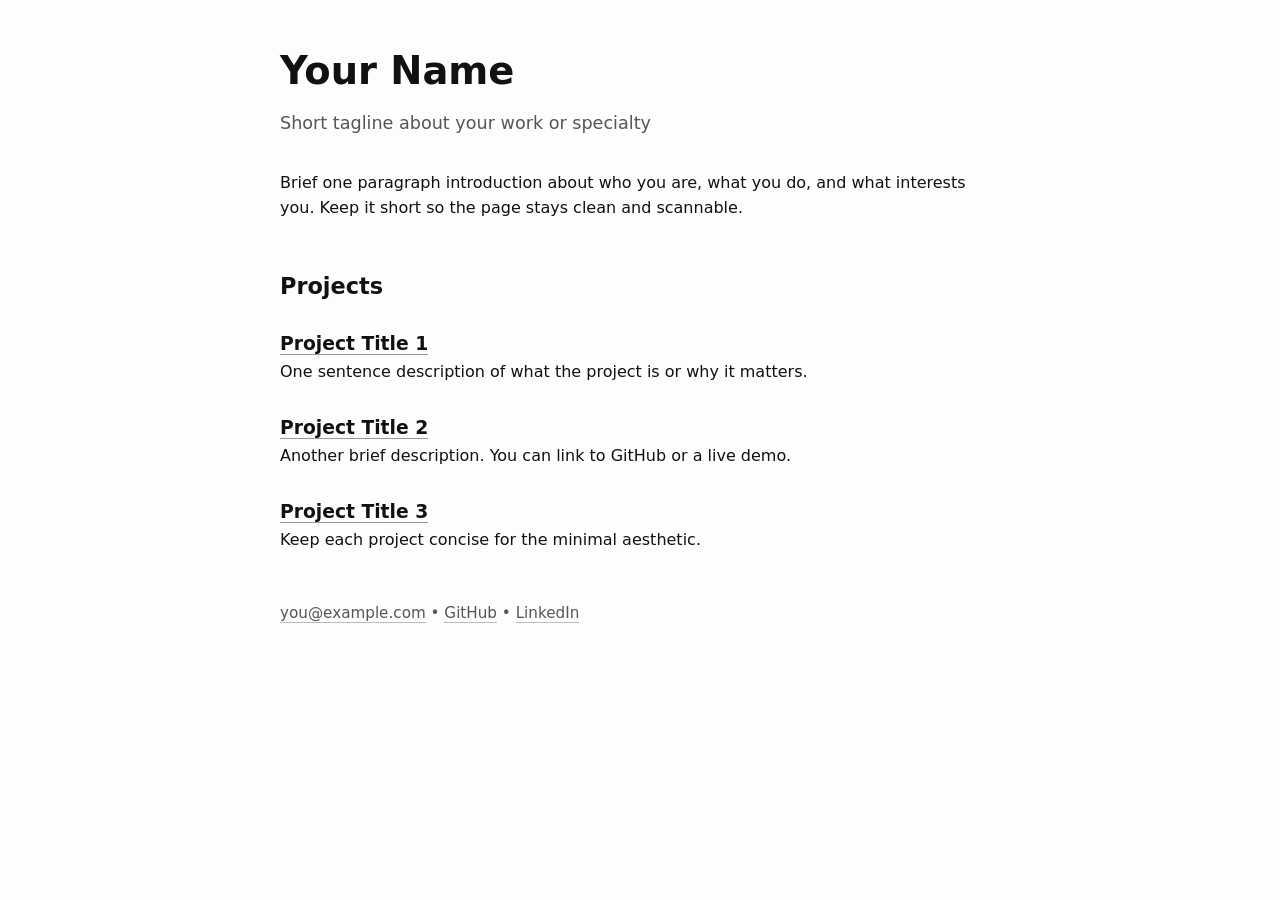
==== index.html @ 2017c4b5 "Initial commit" ====
<!DOCTYPE html>
<html lang="en">
<head>
  <meta charset="UTF-8">
  <meta name="viewport" content="width=device-width, initial-scale=1">
  <title>Your Name</title>
  <link rel="stylesheet" href="style.css">
</head>
<body>
  <main>
    <header>
      <h1>Your Name</h1>
      <p class="tagline">Short tagline about your work or specialty</p>
    </header>
    <section class="bio">
      <p>
        Brief one paragraph introduction about who you are, what you do, and what interests you.
        Keep it short so the page stays clean and scannable.
      </p>
    </section>
    <section class="projects">
      <h2>Projects</h2>
      <div class="project">
        <h3><a href="#" target="_blank">Project Title 1</a></h3>
        <p>One sentence description of what the project is or why it matters.</p>
      </div>
      <div class="project">
        <h3><a href="#" target="_blank">Project Title 2</a></h3>
        <p>Another brief description. You can link to GitHub or a live demo.</p>
      </div>
      <div class="project">
        <h3><a href="#" target="_blank">Project Title 3</a></h3>
        <p>Keep each project concise for the minimal aesthetic.</p>
      </div>
    </section>
    <footer>
      <p>
        <a href="mailto:you@example.com">you@example.com</a>
        • <a href="https://github.com/yourusername" target="_blank">GitHub</a>
        • <a href="https://linkedin.com/in/yourusername" target="_blank">LinkedIn</a>
      </p>
    </footer>
  </main>
</body>
</html>
---- style.css ----
/* Basic reset */

* {
  margin: 0;
  padding: 0;
  box-sizing: border-box;
}

/* Page layout */

body {
  font-family: system-ui, -apple-system, sans-serif;
  line-height: 1.6;
  color: #111;
  background: #fdfdfd;
  padding: 40px 20px;
}

main {
  max-width: 720px;
  margin: 0 auto;
}

/* Typography */

h1 {
  font-size: 2.4rem;
  margin-bottom: 0.5rem;
}

.tagline {
  font-size: 1.1rem;
  color: #555;
  margin-bottom: 2rem;
}

.bio {
  margin-bottom: 3rem;
}

h2 {
  font-size: 1.4rem;
  margin-bottom: 1.5rem;
}

.project {
  margin-bottom: 1.8rem;
}

.project h3 a {
  color: #111;
  text-decoration: none;
  border-bottom: 1px solid #999;
}

.project h3 a:hover {
  border-color: #000;
}

/* Footer */

footer {
  margin-top: 3rem;
  font-size: 0.95rem;
  color: #555;
}

footer a {
  color: #555;
  text-decoration: none;
  border-bottom: 1px solid #bbb;
}

footer a:hover {
  color: #000;
  border-color: #000;
}
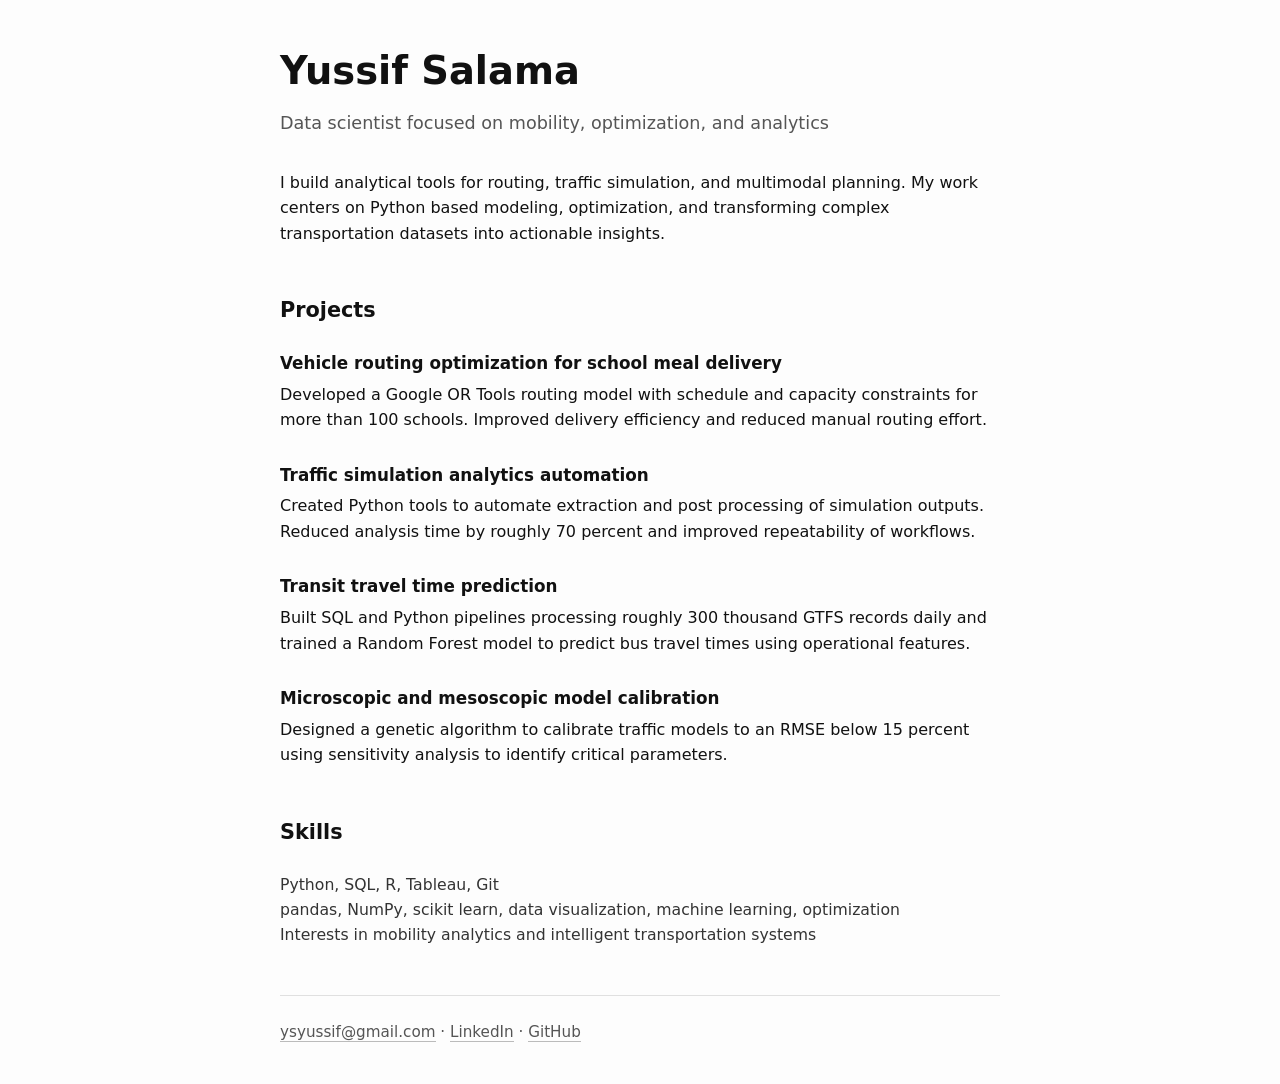
==== commit 1bd83d2e: "update" ====
--- a/index.html
+++ b/index.html
@@ -3,44 +3,79 @@
 <head>
   <meta charset="UTF-8">
   <meta name="viewport" content="width=device-width, initial-scale=1">
-  <title>Your Name</title>
+  <title>Yussif Salama</title>
   <link rel="stylesheet" href="style.css">
 </head>
+
 <body>
   <main>
     <header>
-      <h1>Your Name</h1>
-      <p class="tagline">Short tagline about your work or specialty</p>
+      <h1>Yussif Salama</h1>
+      <p class="tagline">Data scientist focused on mobility, optimization, and analytics</p>
     </header>
+
     <section class="bio">
       <p>
-        Brief one paragraph introduction about who you are, what you do, and what interests you.
-        Keep it short so the page stays clean and scannable.
+        I build analytical tools for routing, traffic simulation, and multimodal planning.
+        My work centers on Python based modeling, optimization, and transforming complex
+        transportation datasets into actionable insights.
       </p>
     </section>
+
     <section class="projects">
       <h2>Projects</h2>
+
       <div class="project">
-        <h3><a href="#" target="_blank">Project Title 1</a></h3>
-        <p>One sentence description of what the project is or why it matters.</p>
+        <h3>Vehicle routing optimization for school meal delivery</h3>
+        <p>
+          Developed a Google OR Tools routing model with schedule and capacity constraints for more
+          than 100 schools. Improved delivery efficiency and reduced manual routing effort.
+        </p>
       </div>
+
       <div class="project">
-        <h3><a href="#" target="_blank">Project Title 2</a></h3>
-        <p>Another brief description. You can link to GitHub or a live demo.</p>
+        <h3>Traffic simulation analytics automation</h3>
+        <p>
+          Created Python tools to automate extraction and post processing of simulation outputs.
+          Reduced analysis time by roughly 70 percent and improved repeatability of workflows.
+        </p>
       </div>
+
       <div class="project">
-        <h3><a href="#" target="_blank">Project Title 3</a></h3>
-        <p>Keep each project concise for the minimal aesthetic.</p>
+        <h3>Transit travel time prediction</h3>
+        <p>
+          Built SQL and Python pipelines processing roughly 300 thousand GTFS records daily and
+          trained a Random Forest model to predict bus travel times using operational features.
+        </p>
+      </div>
+
+      <div class="project">
+        <h3>Microscopic and mesoscopic model calibration</h3>
+        <p>
+          Designed a genetic algorithm to calibrate traffic models to an RMSE below 15 percent using
+          sensitivity analysis to identify critical parameters.
+        </p>
       </div>
     </section>
+
+    <section class="skills">
+      <h2>Skills</h2>
+      <p>
+        Python, SQL, R, Tableau, Git<br>
+        pandas, NumPy, scikit learn, data visualization, machine learning, optimization<br>
+        Interests in mobility analytics and intelligent transportation systems
+      </p>
+    </section>
+
     <footer>
       <p>
-        <a href="mailto:you@example.com">you@example.com</a>
-        • <a href="https://github.com/yourusername" target="_blank">GitHub</a>
-        • <a href="https://linkedin.com/in/yourusername" target="_blank">LinkedIn</a>
+        <a href="mailto:ysyussif@gmail.com">ysyussif@gmail.com</a>
+        ·
+        <a href="https://www.linkedin.com/in/yussif-s" target="_blank">LinkedIn</a>
+        ·
+        <a href="https://github.com/" target="_blank">GitHub</a>
       </p>
     </footer>
   </main>
 </body>
 </html>
-
--- a/style.css
+++ b/style.css
@@ -1,78 +1,89 @@
 /* Basic reset */
-
 * {
-  margin: 0;
-  padding: 0;
-  box-sizing: border-box;
-}
-
-/* Page layout */
-
-body {
-  font-family: system-ui, -apple-system, sans-serif;
-  line-height: 1.6;
-  color: #111;
-  background: #fdfdfd;
-  padding: 40px 20px;
-}
-
-main {
-  max-width: 720px;
-  margin: 0 auto;
-}
-
-/* Typography */
-
-h1 {
-  font-size: 2.4rem;
-  margin-bottom: 0.5rem;
-}
-
-.tagline {
-  font-size: 1.1rem;
-  color: #555;
-  margin-bottom: 2rem;
-}
-
-.bio {
-  margin-bottom: 3rem;
-}
-
-h2 {
-  font-size: 1.4rem;
-  margin-bottom: 1.5rem;
-}
-
-.project {
-  margin-bottom: 1.8rem;
-}
-
-.project h3 a {
-  color: #111;
-  text-decoration: none;
-  border-bottom: 1px solid #999;
-}
-
-.project h3 a:hover {
-  border-color: #000;
-}
-
-/* Footer */
-
-footer {
-  margin-top: 3rem;
-  font-size: 0.95rem;
-  color: #555;
-}
-
-footer a {
-  color: #555;
-  text-decoration: none;
-  border-bottom: 1px solid #bbb;
-}
-
-footer a:hover {
-  color: #000;
-  border-color: #000;
-}
-
+    margin: 0;
+    padding: 0;
+    box-sizing: border-box;
+  }
+  
+  /* Page layout */
+  body {
+    font-family: system-ui, -apple-system, BlinkMacSystemFont, "Segoe UI", sans-serif;
+    line-height: 1.6;
+    color: #111;
+    background: #fdfdfd;
+    padding: 40px 20px;
+  }
+  
+  main {
+    max-width: 720px;
+    margin: 0 auto;
+  }
+  
+  /* Typography */
+  h1 {
+    font-size: 2.4rem;
+    margin-bottom: 0.5rem;
+  }
+  
+  .tagline {
+    font-size: 1.1rem;
+    color: #555;
+    margin-bottom: 2rem;
+  }
+  
+  h2 {
+    font-size: 1.3rem;
+    margin-bottom: 1.4rem;
+  }
+  
+  /* Sections */
+  section {
+    margin-bottom: 3rem;
+  }
+  
+  /* Projects */
+  .project {
+    margin-bottom: 1.8rem;
+  }
+  
+  .project h3 {
+    font-size: 1.05rem;
+    margin-bottom: 0.3rem;
+  }
+  
+  /* Skills */
+  .skills p {
+    font-size: 0.98rem;
+    color: #333;
+  }
+  
+  /* Links */
+  a {
+    color: #111;
+    text-decoration: none;
+    border-bottom: 1px solid #999;
+  }
+  
+  a:hover {
+    border-color: #000;
+  }
+  
+  /* Footer */
+  footer {
+    margin-top: 2rem;
+    font-size: 0.95rem;
+    color: #555;
+    padding-top: 1.5rem;
+    border-top: 1px solid #e0e0e0;
+  }
+  
+  footer a {
+    color: #555;
+    border-bottom-color: #bbb;
+  }
+  
+  footer a:hover {
+    color: #000;
+    border-bottom-color: #000;
+  }
+  
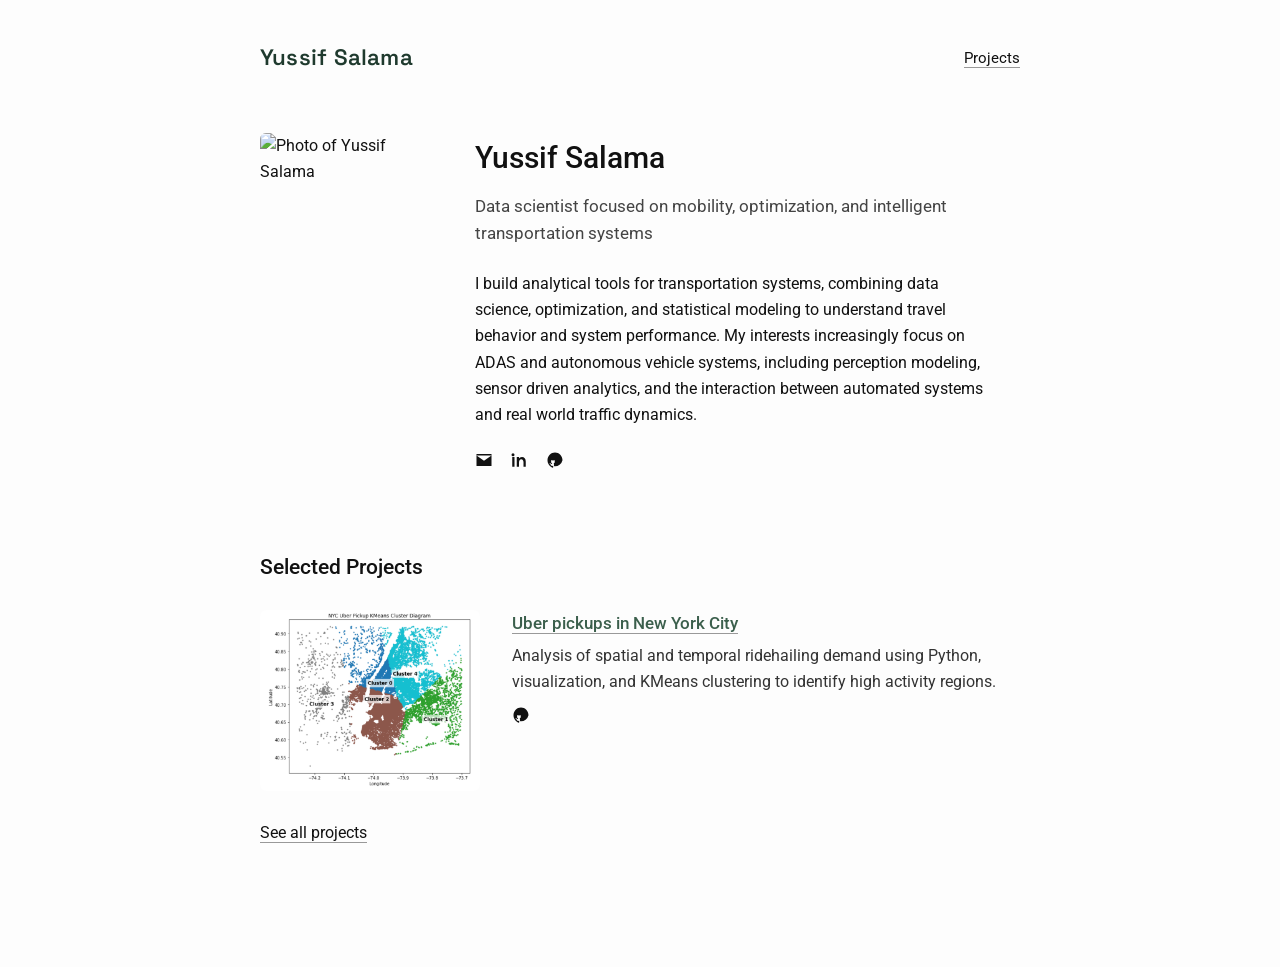
==== commit a36cc04f: "Refine site typography, layout, and add detailed Uber project" ====
--- a/index.html
+++ b/index.html
@@ -1,81 +1,107 @@
 <!DOCTYPE html>
 <html lang="en">
 <head>
+  <link href="https://fonts.googleapis.com/css2?family=Space+Grotesk:wght@500;600&display=swap" rel="stylesheet">
   <meta charset="UTF-8">
   <meta name="viewport" content="width=device-width, initial-scale=1">
   <title>Yussif Salama</title>
+
+  <link rel="preconnect" href="https://fonts.googleapis.com">
+  <link rel="preconnect" href="https://fonts.gstatic.com" crossorigin>
+  <link href="https://fonts.googleapis.com/css2?family=Roboto:wght@400;500;700&display=swap" rel="stylesheet">
+
   <link rel="stylesheet" href="style.css">
 </head>
 
 <body>
   <main>
-    <header>
-      <h1>Yussif Salama</h1>
-      <p class="tagline">Data scientist focused on mobility, optimization, and analytics</p>
+
+    <!-- TOP NAV -->
+    <header class="top-nav">
+      <div class="nav-name">
+        <a href="index.html">Yussif Salama</a>
+      </div>
+      <nav class="nav-links">
+        <a href="projects.html">Projects</a>
+      </nav>
     </header>
 
-    <section class="bio">
-      <p>
-        I build analytical tools for routing, traffic simulation, and multimodal planning.
-        My work centers on Python based modeling, optimization, and transforming complex
-        transportation datasets into actionable insights.
+    <!-- HERO -->
+    <section class="hero">
+      <img
+        src="images/headshot.jpg"
+        alt="Photo of Yussif Salama"
+        class="hero-photo"
+      />
+
+      <div class="hero-text">
+        <h1>Yussif Salama</h1>
+
+        <p class="role">
+          Data scientist focused on mobility, optimization, and intelligent transportation systems
+        </p>
+
+        <p class="bio">
+          I build analytical tools for transportation systems, combining data science,
+          optimization, and statistical modeling to understand travel behavior and system
+          performance. My interests increasingly focus on ADAS and autonomous vehicle
+          systems, including perception modeling, sensor driven analytics, and the
+          interaction between automated systems and real world traffic dynamics.
+        </p>
+
+        <div class="contact-icons">
+          <a href="mailto:ysyussif@gmail.com" aria-label="Email">
+            <svg viewBox="0 0 24 24"><path d="M2 4h20v16H2z M2 6l10 7 10-7"/></svg>
+          </a>
+          <a href="https://www.linkedin.com/in/yussif-s" target="_blank" aria-label="LinkedIn">
+            <svg viewBox="0 0 24 24"><path d="M4 3a2 2 0 110 4 2 2 0 010-4zM3 8h3v13H3zM9 8h3v2c.5-1 2-2 4-2 3 0 5 2 5 6v7h-3v-6c0-2-1-4-3-4s-3 2-3 4v6H9z"/></svg>
+          </a>
+          <a href="https://github.com/yussifsalama" target="_blank" aria-label="GitHub">
+            <svg viewBox="0 0 24 24"><path d="M12 2C6.5 2 2 6.6 2 12.3c0 4.6 2.9 8.5 6.9 9.9.5.1.7-.2.7-.5v-1.9c-2.8.6-3.4-1.4-3.4-1.4-.5-1.3-1.2-1.6-1.2-1.6-1-.7.1-.7.1-.7 1.1.1 1.7 1.2 1.7 1.2 1 .1.8-.6 1.5-1.1-.8-.1-1.6-.4-1.6-1.9 0-.4.1-.8.4-1.1-.1-.1-.4-.5 0-1.1 0 0 .3-.1 1.1.4a3.7 3.7 0 012 0c.8-.5 1.1-.4 1.1-.4.4.6.1 1 .1 1.1.3.3.4.7.4 1.1 0 1.5-.8 1.8-1.6 1.9.2.2.4.5.4.9v2.6c0 .3.2.6.7.5A10.2 10.2 0 0022 12.3C22 6.6 17.5 2 12 2z"/></svg>
+          </a>
+        </div>
+      </div>
+    </section>
+
+    <!-- SELECTED PROJECTS -->
+    <section class="projects selected">
+      <h2>Selected Projects</h2>
+
+      <article class="project featured">
+        <img
+          src="images/Uber_Pickups_NYC/KCluster.png"
+          alt="NYC Uber pickup clustering diagram"
+        />
+
+        <div class="project-text">
+          <h3>
+            <a href="projects/uber-pickups-nyc.html">
+              Uber pickups in New York City
+            </a>
+          </h3>
+
+          <p>
+            Analysis of spatial and temporal ridehailing demand using Python,
+            visualization, and KMeans clustering to identify high activity regions.
+          </p>
+
+          <a
+            href="https://github.com/yussifsalama/uber-nyc-pickup-analysis"
+            target="_blank"
+            class="icon-link"
+            aria-label="GitHub repository"
+          >
+            <svg viewBox="0 0 24 24"><path d="M12 2C6.5 2 2 6.6 2 12.3c0 4.6 2.9 8.5 6.9 9.9.5.1.7-.2.7-.5v-1.9c-2.8.6-3.4-1.4-3.4-1.4-.5-1.3-1.2-1.6-1.2-1.6-1-.7.1-.7.1-.7 1.1.1 1.7 1.2 1.7 1.2 1 .1.8-.6 1.5-1.1-.8-.1-1.6-.4-1.6-1.9 0-.4.1-.8.4-1.1-.1-.1-.4-.5 0-1.1 0 0 .3-.1 1.1.4a3.7 3.7 0 012 0c.8-.5 1.1-.4 1.1-.4.4.6.1 1 .1 1.1.3.3.4.7.4 1.1 0 1.5-.8 1.8-1.6 1.9.2.2.4.5.4.9v2.6c0 .3.2.6.7.5A10.2 10.2 0 0022 12.3C22 6.6 17.5 2 12 2z"/></svg>
+          </a>
+        </div>
+      </article>
+
+      <!-- SEE ALL PROJECTS -->
+      <p class="see-all">
+        <a href="projects.html">See all projects</a>
       </p>
     </section>
 
-    <section class="projects">
-      <h2>Projects</h2>
-
-      <div class="project">
-        <h3>Vehicle routing optimization for school meal delivery</h3>
-        <p>
-          Developed a Google OR Tools routing model with schedule and capacity constraints for more
-          than 100 schools. Improved delivery efficiency and reduced manual routing effort.
-        </p>
-      </div>
-
-      <div class="project">
-        <h3>Traffic simulation analytics automation</h3>
-        <p>
-          Created Python tools to automate extraction and post processing of simulation outputs.
-          Reduced analysis time by roughly 70 percent and improved repeatability of workflows.
-        </p>
-      </div>
-
-      <div class="project">
-        <h3>Transit travel time prediction</h3>
-        <p>
-          Built SQL and Python pipelines processing roughly 300 thousand GTFS records daily and
-          trained a Random Forest model to predict bus travel times using operational features.
-        </p>
-      </div>
-
-      <div class="project">
-        <h3>Microscopic and mesoscopic model calibration</h3>
-        <p>
-          Designed a genetic algorithm to calibrate traffic models to an RMSE below 15 percent using
-          sensitivity analysis to identify critical parameters.
-        </p>
-      </div>
-    </section>
-
-    <section class="skills">
-      <h2>Skills</h2>
-      <p>
-        Python, SQL, R, Tableau, Git<br>
-        pandas, NumPy, scikit learn, data visualization, machine learning, optimization<br>
-        Interests in mobility analytics and intelligent transportation systems
-      </p>
-    </section>
-
-    <footer>
-      <p>
-        <a href="mailto:ysyussif@gmail.com">ysyussif@gmail.com</a>
-        ·
-        <a href="https://www.linkedin.com/in/yussif-s" target="_blank">LinkedIn</a>
-        ·
-        <a href="https://github.com/" target="_blank">GitHub</a>
-      </p>
-    </footer>
   </main>
 </body>
 </html>
--- a/style.css
+++ b/style.css
@@ -1,89 +1,336 @@
-/* Basic reset */
+/* Reset */
 * {
-    margin: 0;
-    padding: 0;
-    box-sizing: border-box;
-  }
-  
-  /* Page layout */
+  margin: 0;
+  padding: 0;
+  box-sizing: border-box;
+}
+
+/* Base */
+body {
+  font-family: "Roboto", system-ui, -apple-system, BlinkMacSystemFont, "Segoe UI", sans-serif;
+  line-height: 1.65;
+  color: #111;
+  background: #fdfdfd;
+  padding: 40px 20px;
+}
+
+main {
+  max-width: 760px;
+  margin: 0 auto;
+}
+
+/* Links */
+a {
+  color: #111;
+  text-decoration: none;
+  border-bottom: 1px solid #999;
+}
+
+a:hover {
+  border-color: #000;
+}
+
+/* Top navigation */
+.top-nav {
+  display: flex;
+  justify-content: space-between;
+  align-items: center;
+  margin-bottom: 3.5rem;
+}
+
+.nav-name {
+  font-family: "Space Grotesk", system-ui, sans-serif;
+  font-size: 1.4rem;
+  font-weight: 600;
+  letter-spacing: 0.01em;
+}
+
+.nav-name a {
+  color: #1f3a2e;
+  border-bottom: none;
+}
+
+.nav-name a:hover {
+  border-bottom: 1px solid #1f3a2e;
+}
+
+.nav-links a {
+  margin-left: 1.6rem;
+  font-size: 0.95rem;
+}
+
+/* Hero */
+.hero {
+  display: flex;
+  align-items: flex-start;
+  gap: 3rem;
+  margin-bottom: 4.5rem;
+}
+
+.hero-photo {
+  width: 200px;
+  height: auto;
+  border-radius: 6px;
+}
+
+.hero-text h1 {
+  font-size: 1.9rem;
+  font-weight: 500;
+  margin-bottom: 0.6rem;
+}
+
+.role {
+  font-size: 1.05rem;
+  color: #444;
+  margin-bottom: 1.4rem;
+}
+
+.bio {
+  max-width: 520px;
+  margin-bottom: 1.4rem;
+  font-size: 1rem;
+}
+
+.contact-icons {
+  display: flex;
+  gap: 1.1rem;
+  margin-top: 0.6rem;
+}
+
+.contact-icons a {
+  border-bottom: none;
+}
+
+.contact-icons svg {
+  width: 18px;
+  height: 18px;
+  fill: #111;
+}
+
+.contact-icons a:hover svg {
+  fill: #000;
+}
+
+/* Sections */
+section {
+  margin-bottom: 4.5rem;
+}
+
+/* Headers */
+.page-head h1 {
+  font-size: 1.9rem;
+  font-weight: 500;
+  margin-bottom: 3rem;
+}
+
+h2 {
+  font-size: 1.3rem;
+  font-weight: 500;
+  margin-bottom: 1.6rem;
+}
+
+/* Projects */
+.projects-list {
+  margin-top: 0;
+}
+
+.project {
+  margin-bottom: 2.4rem;
+}
+
+.project h3 {
+  font-size: 1.05rem;
+  font-weight: 500;
+  margin-bottom: 0.35rem;
+}
+
+.project h3 a {
+  color: #3b5f4c;
+}
+
+.project h3 a:hover {
+  color: #1f3a2e;
+}
+
+.project p {
+  font-size: 0.98rem;
+  color: #333;
+  max-width: 560px;
+}
+
+/* Featured project row */
+.featured-row {
+  display: flex;
+  align-items: flex-start;
+  gap: 2.2rem;
+  margin-bottom: 3.6rem;
+}
+
+/* Thumbnail */
+.project-thumb {
+  flex: 0 0 180px;
+  max-width: 180px;
+}
+
+.project-thumb img {
+  width: 180px;
+  height: auto;
+  border-radius: 6px;
+  display: block;
+}
+
+/* Selected projects (index) */
+.selected {
+  margin-top: 1rem;
+  margin-bottom: 5rem;
+}
+
+.selected .featured {
+  display: flex;
+  gap: 2rem;
+  margin-bottom: 1.8rem;
+}
+
+.selected .featured img {
+  width: 220px;
+  height: auto;
+  border-radius: 6px;
+}
+
+/* Icons */
+.icon-link {
+  display: inline-block;
+  margin-top: 0.7rem;
+  border-bottom: none;
+}
+
+.icon-link svg {
+  width: 18px;
+  height: 18px;
+  fill: #111;
+}
+
+.icon-link:hover svg {
+  fill: #000;
+}
+
+/* See all link */
+.see-all {
+  margin-top: 1.6rem;
+}
+
+/* Coming soon text */
+.coming-soon {
+  font-size: 0.9rem;
+  color: #777;
+  font-style: italic;
+  margin-top: 0.4rem;
+}
+
+/* Project detail page */
+.project-detail h1 {
+  font-size: 1.9rem;
+  font-weight: 500;
+  margin-bottom: 1.2rem;
+}
+
+.crumbs {
+  font-size: 0.9rem;
+  color: #555;
+  margin-bottom: 1.2rem;
+}
+
+.crumbs a {
+  color: #555;
+  border-bottom: 1px solid #bbb;
+}
+
+.crumbs a:hover {
+  color: #111;
+  border-bottom-color: #000;
+}
+
+.crumb-sep {
+  margin: 0 0.4rem;
+}
+
+.project-intro {
+  max-width: 680px;
+  font-size: 1.02rem;
+  margin-bottom: 2rem;
+}
+
+.project-meta {
+  display: grid;
+  gap: 0.6rem;
+  margin-bottom: 2.4rem;
+  color: #333;
+}
+
+.project-hero {
+  margin-bottom: 3rem;
+}
+
+figure img {
+  width: 100%;
+  border-radius: 6px;
+}
+
+figcaption {
+  font-size: 0.9rem;
+  color: #555;
+  margin-top: 0.6rem;
+}
+
+.writeup h2 {
+  font-size: 1.2rem;
+  font-weight: 500;
+  margin-top: 2.4rem;
+  margin-bottom: 0.9rem;
+}
+
+.writeup p {
+  max-width: 680px;
+  margin-bottom: 1.2rem;
+  color: #333;
+}
+
+.figure {
+  margin: 1.6rem 0 2.2rem 0;
+}
+
+.repo-link {
+  margin-top: 1.2rem;
+}
+
+/* Responsive */
+@media (max-width: 700px) {
   body {
-    font-family: system-ui, -apple-system, BlinkMacSystemFont, "Segoe UI", sans-serif;
-    line-height: 1.6;
-    color: #111;
-    background: #fdfdfd;
-    padding: 40px 20px;
-  }
-  
-  main {
-    max-width: 720px;
-    margin: 0 auto;
-  }
-  
-  /* Typography */
-  h1 {
-    font-size: 2.4rem;
-    margin-bottom: 0.5rem;
-  }
-  
-  .tagline {
-    font-size: 1.1rem;
-    color: #555;
-    margin-bottom: 2rem;
-  }
-  
-  h2 {
+    padding: 32px 16px;
+  }
+
+  .hero {
+    flex-direction: column;
+    gap: 2rem;
+  }
+
+  .hero-photo {
+    width: 160px;
+  }
+
+  .featured-row {
+    flex-direction: column;
+  }
+
+  .project-thumb {
+    max-width: 220px;
+  }
+
+  .project-thumb img {
+    width: 220px;
+  }
+
+  .nav-name {
     font-size: 1.3rem;
-    margin-bottom: 1.4rem;
-  }
-  
-  /* Sections */
-  section {
-    margin-bottom: 3rem;
-  }
-  
-  /* Projects */
-  .project {
-    margin-bottom: 1.8rem;
-  }
-  
-  .project h3 {
-    font-size: 1.05rem;
-    margin-bottom: 0.3rem;
-  }
-  
-  /* Skills */
-  .skills p {
-    font-size: 0.98rem;
-    color: #333;
-  }
-  
-  /* Links */
-  a {
-    color: #111;
-    text-decoration: none;
-    border-bottom: 1px solid #999;
-  }
-  
-  a:hover {
-    border-color: #000;
-  }
-  
-  /* Footer */
-  footer {
-    margin-top: 2rem;
-    font-size: 0.95rem;
-    color: #555;
-    padding-top: 1.5rem;
-    border-top: 1px solid #e0e0e0;
-  }
-  
-  footer a {
-    color: #555;
-    border-bottom-color: #bbb;
-  }
-  
-  footer a:hover {
-    color: #000;
-    border-bottom-color: #000;
-  }
-  +  }
+}
